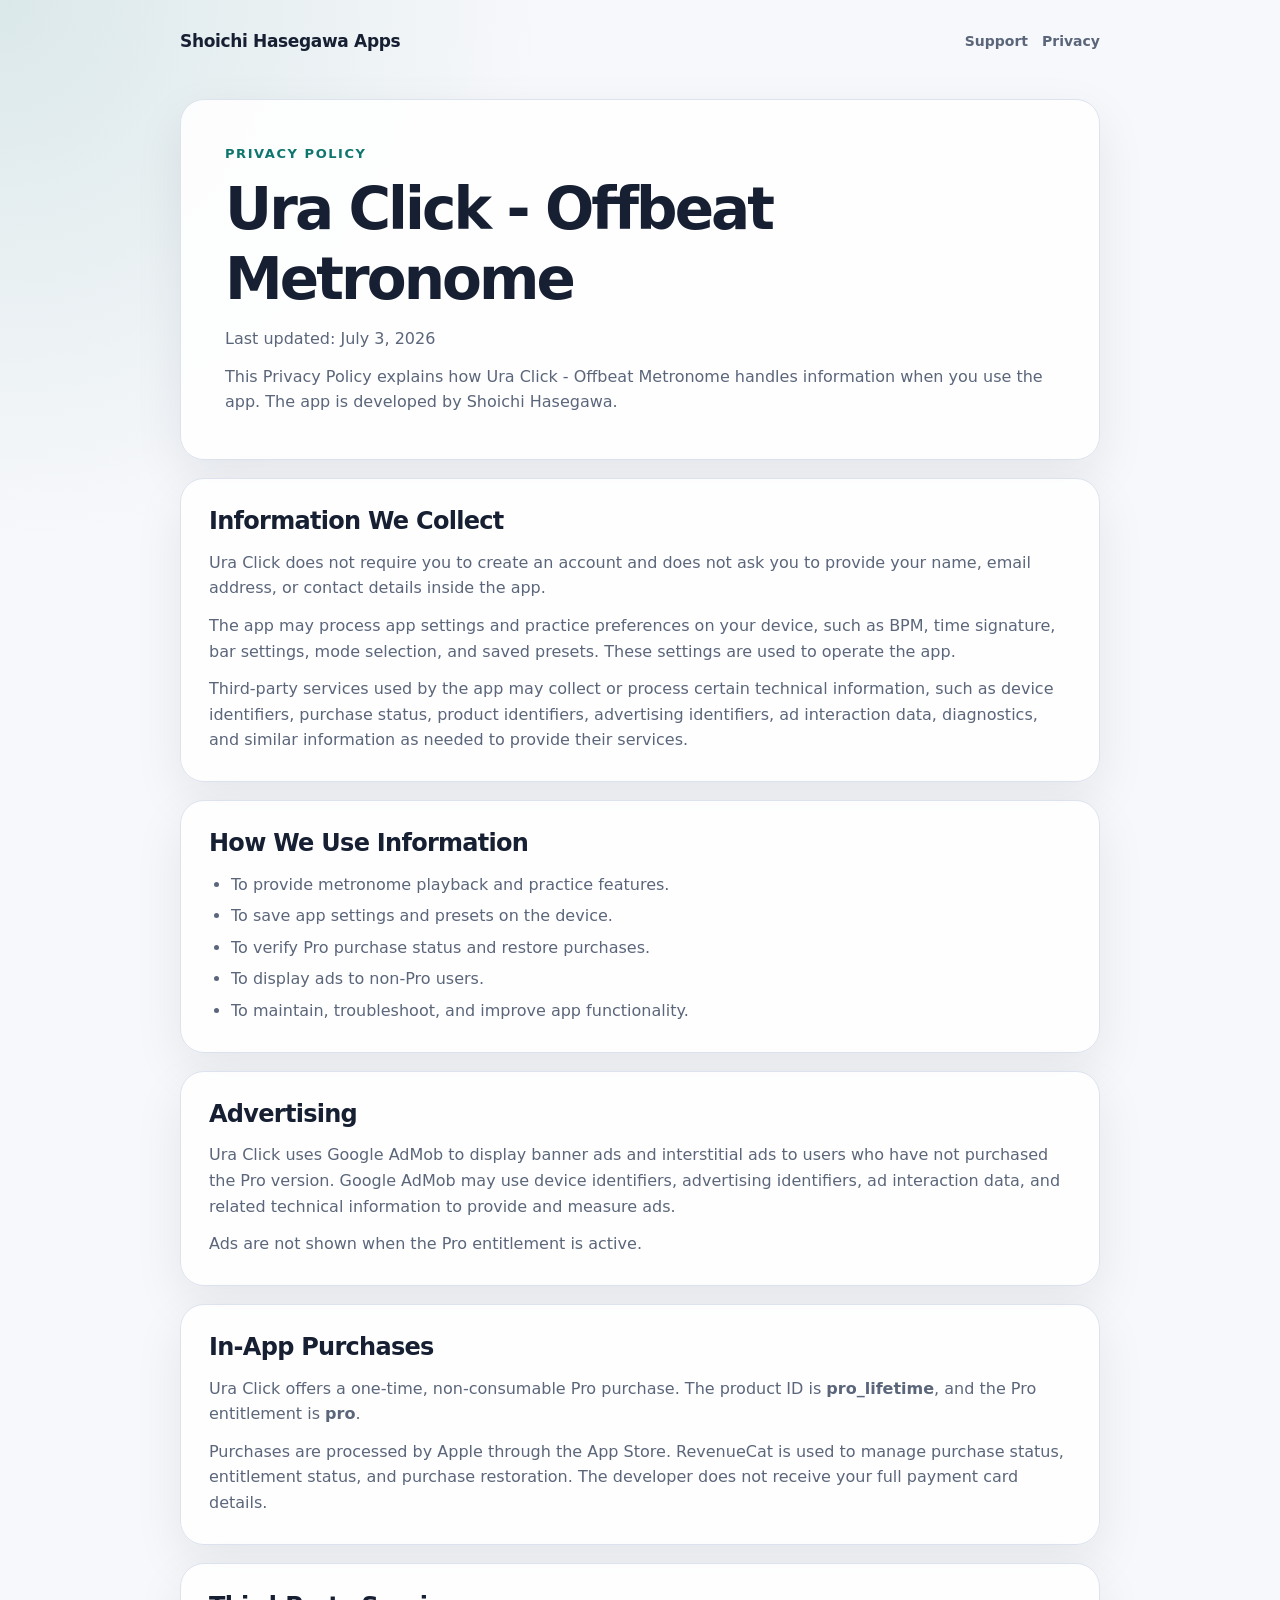
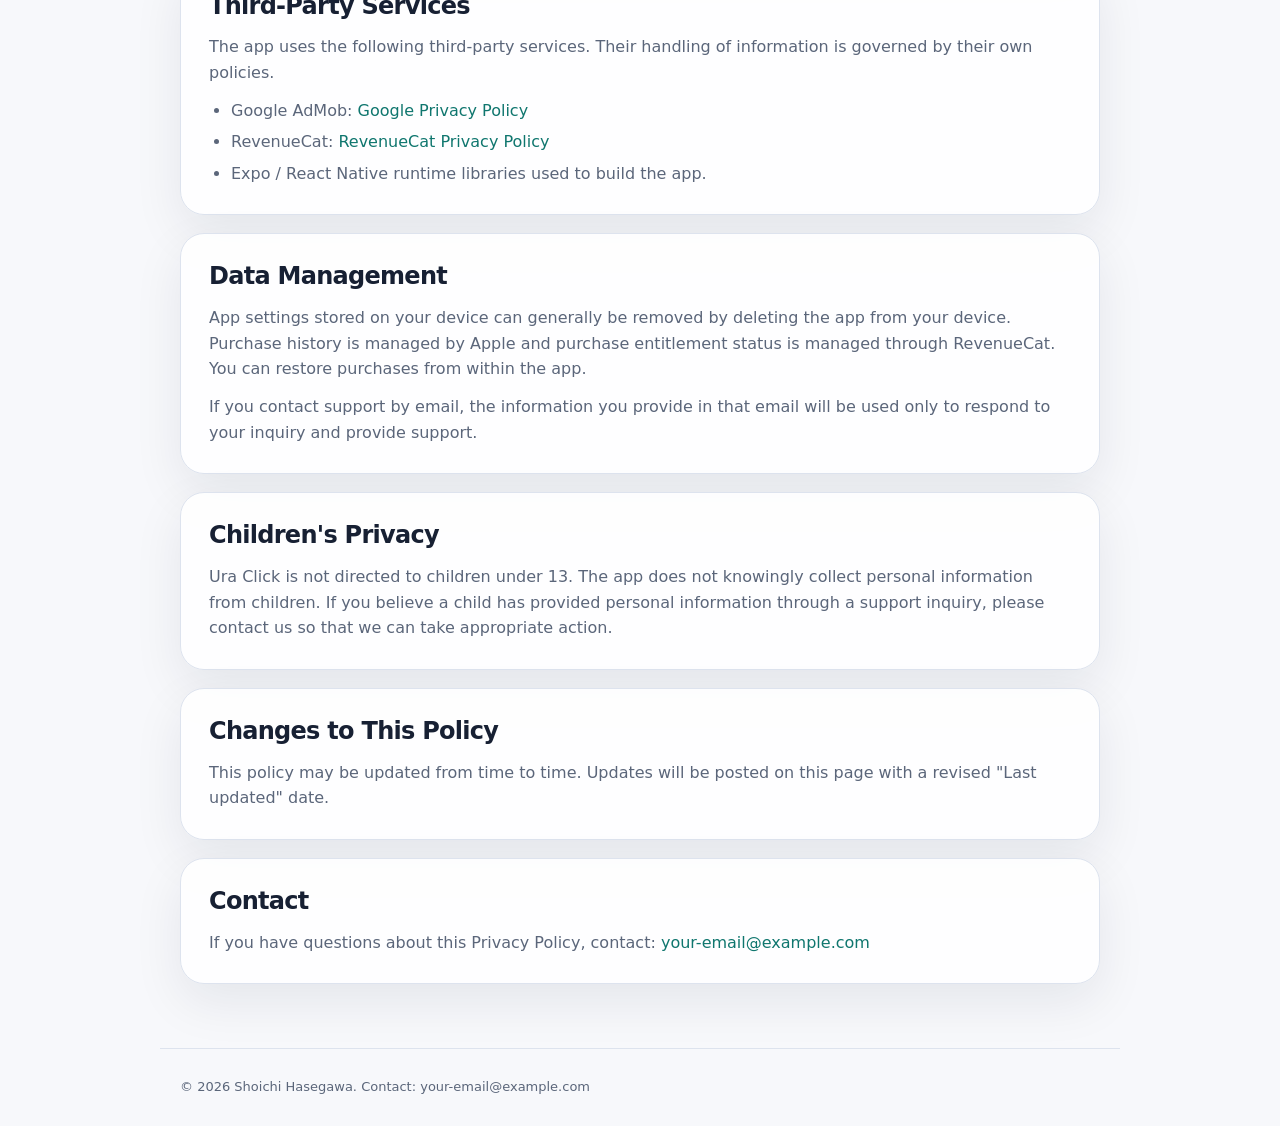
==== docs/ura-click/privacy/index.html @ 570ec98c "Add files via upload" ====
<!doctype html>
<html lang="en">
  <head>
    <meta charset="utf-8" />
    <meta name="viewport" content="width=device-width, initial-scale=1" />
    <title>Ura Click Privacy Policy</title>
    <meta
      name="description"
      content="Privacy Policy for Ura Click - Offbeat Metronome."
    />
    <link rel="stylesheet" href="../../styles.css" />
  </head>
  <body>
    <header class="site-header">
      <a class="brand" href="../../">Shoichi Hasegawa Apps</a>
      <nav class="nav" aria-label="Main navigation">
        <a href="../support/">Support</a>
        <a href="./">Privacy</a>
      </nav>
    </header>

    <main>
      <section class="hero">
        <div class="eyebrow">Privacy Policy</div>
        <h1>Ura Click - Offbeat Metronome</h1>
        <p>Last updated: July 3, 2026</p>
        <p>
          This Privacy Policy explains how Ura Click - Offbeat Metronome
          handles information when you use the app. The app is developed by
          Shoichi Hasegawa.
        </p>
      </section>

      <section class="card">
        <h2>Information We Collect</h2>
        <p>
          Ura Click does not require you to create an account and does not ask
          you to provide your name, email address, or contact details inside the
          app.
        </p>
        <p>
          The app may process app settings and practice preferences on your
          device, such as BPM, time signature, bar settings, mode selection, and
          saved presets. These settings are used to operate the app.
        </p>
        <p>
          Third-party services used by the app may collect or process certain
          technical information, such as device identifiers, purchase status,
          product identifiers, advertising identifiers, ad interaction data,
          diagnostics, and similar information as needed to provide their
          services.
        </p>
      </section>

      <section class="card">
        <h2>How We Use Information</h2>
        <ul>
          <li>To provide metronome playback and practice features.</li>
          <li>To save app settings and presets on the device.</li>
          <li>To verify Pro purchase status and restore purchases.</li>
          <li>To display ads to non-Pro users.</li>
          <li>To maintain, troubleshoot, and improve app functionality.</li>
        </ul>
      </section>

      <section class="card">
        <h2>Advertising</h2>
        <p>
          Ura Click uses Google AdMob to display banner ads and interstitial ads
          to users who have not purchased the Pro version. Google AdMob may use
          device identifiers, advertising identifiers, ad interaction data, and
          related technical information to provide and measure ads.
        </p>
        <p>
          Ads are not shown when the Pro entitlement is active.
        </p>
      </section>

      <section class="card">
        <h2>In-App Purchases</h2>
        <p>
          Ura Click offers a one-time, non-consumable Pro purchase. The product
          ID is <strong>pro_lifetime</strong>, and the Pro entitlement is
          <strong>pro</strong>.
        </p>
        <p>
          Purchases are processed by Apple through the App Store. RevenueCat is
          used to manage purchase status, entitlement status, and purchase
          restoration. The developer does not receive your full payment card
          details.
        </p>
      </section>

      <section class="card">
        <h2>Third-Party Services</h2>
        <p>
          The app uses the following third-party services. Their handling of
          information is governed by their own policies.
        </p>
        <ul>
          <li>
            Google AdMob:
            <a href="https://policies.google.com/privacy">Google Privacy Policy</a>
          </li>
          <li>
            RevenueCat:
            <a href="https://www.revenuecat.com/privacy/">RevenueCat Privacy Policy</a>
          </li>
          <li>Expo / React Native runtime libraries used to build the app.</li>
        </ul>
      </section>

      <section class="card">
        <h2>Data Management</h2>
        <p>
          App settings stored on your device can generally be removed by
          deleting the app from your device. Purchase history is managed by
          Apple and purchase entitlement status is managed through RevenueCat.
          You can restore purchases from within the app.
        </p>
        <p>
          If you contact support by email, the information you provide in that
          email will be used only to respond to your inquiry and provide support.
        </p>
      </section>

      <section class="card">
        <h2>Children's Privacy</h2>
        <p>
          Ura Click is not directed to children under 13. The app does not
          knowingly collect personal information from children. If you believe a
          child has provided personal information through a support inquiry,
          please contact us so that we can take appropriate action.
        </p>
      </section>

      <section class="card">
        <h2>Changes to This Policy</h2>
        <p>
          This policy may be updated from time to time. Updates will be posted
          on this page with a revised "Last updated" date.
        </p>
      </section>

      <section class="card">
        <h2>Contact</h2>
        <p>
          If you have questions about this Privacy Policy, contact:
          <a href="mailto:your-email@example.com">your-email@example.com</a>
        </p>
      </section>
    </main>

    <footer class="site-footer">
      <div>© 2026 Shoichi Hasegawa. Contact: your-email@example.com</div>
    </footer>
  </body>
</html>
---- docs/styles.css ----
:root {
  color-scheme: light;
  --bg: #f7f8fb;
  --card: #ffffff;
  --ink: #172033;
  --muted: #5b667a;
  --line: #dde3ee;
  --primary: #0f766e;
  --primary-dark: #115e59;
  --accent: #f59e0b;
  --shadow: 0 18px 50px rgba(18, 28, 45, 0.08);
}

* {
  box-sizing: border-box;
}

html {
  font-family:
    Inter, ui-sans-serif, system-ui, -apple-system, BlinkMacSystemFont, "Segoe UI",
    sans-serif;
  line-height: 1.6;
}

body {
  background:
    radial-gradient(circle at top left, rgba(15, 118, 110, 0.12), transparent 34rem),
    var(--bg);
  color: var(--ink);
  margin: 0;
}

a {
  color: var(--primary);
  text-decoration: none;
}

a:hover {
  color: var(--primary-dark);
  text-decoration: underline;
}

.site-header,
.site-footer {
  margin: 0 auto;
  max-width: 960px;
  padding: 28px 20px;
}

.site-header {
  align-items: center;
  display: flex;
  gap: 18px;
  justify-content: space-between;
}

.brand {
  color: var(--ink);
  font-size: 17px;
  font-weight: 800;
  letter-spacing: -0.02em;
}

.nav {
  display: flex;
  flex-wrap: wrap;
  gap: 14px;
}

.nav a {
  color: var(--muted);
  font-size: 14px;
  font-weight: 700;
}

main {
  margin: 0 auto;
  max-width: 960px;
  padding: 16px 20px 64px;
}

.hero,
.card {
  background: rgba(255, 255, 255, 0.9);
  border: 1px solid var(--line);
  border-radius: 24px;
  box-shadow: var(--shadow);
}

.hero {
  padding: 44px;
}

.card {
  margin-top: 18px;
  padding: 28px;
}

.eyebrow {
  color: var(--primary);
  font-size: 13px;
  font-weight: 900;
  letter-spacing: 0.12em;
  text-transform: uppercase;
}

h1,
h2,
h3 {
  line-height: 1.2;
  margin: 0;
}

h1 {
  font-size: clamp(34px, 7vw, 58px);
  letter-spacing: -0.05em;
  margin-top: 10px;
}

h2 {
  font-size: 24px;
  letter-spacing: -0.03em;
  margin-bottom: 14px;
}

h3 {
  font-size: 18px;
  margin-top: 22px;
}

p {
  color: var(--muted);
  margin: 12px 0 0;
}

ul {
  color: var(--muted);
  margin: 12px 0 0;
  padding-left: 22px;
}

li + li {
  margin-top: 6px;
}

.app-list {
  display: grid;
  gap: 14px;
  grid-template-columns: repeat(auto-fit, minmax(240px, 1fr));
  margin-top: 18px;
}

.app-tile {
  background: #f9fbfd;
  border: 1px solid var(--line);
  border-radius: 18px;
  display: block;
  padding: 20px;
}

.app-tile strong {
  color: var(--ink);
  display: block;
  font-size: 18px;
}

.meta {
  color: var(--muted);
  font-size: 14px;
  margin-top: 8px;
}

.button-row {
  display: flex;
  flex-wrap: wrap;
  gap: 12px;
  margin-top: 24px;
}

.button {
  background: var(--primary);
  border-radius: 999px;
  color: #fff;
  display: inline-flex;
  font-weight: 800;
  padding: 11px 18px;
}

.button.secondary {
  background: #e6f4f2;
  color: var(--primary-dark);
}

.button:hover {
  color: #fff;
  text-decoration: none;
}

.button.secondary:hover {
  color: var(--primary-dark);
}

.notice {
  background: #fffbeb;
  border: 1px solid #fde68a;
  border-radius: 16px;
  color: #704e05;
  margin-top: 18px;
  padding: 14px 16px;
}

.site-footer {
  border-top: 1px solid var(--line);
  color: var(--muted);
  font-size: 13px;
}

@media (max-width: 640px) {
  .site-header {
    align-items: flex-start;
    flex-direction: column;
  }

  .hero,
  .card {
    border-radius: 20px;
    padding: 24px;
  }
}
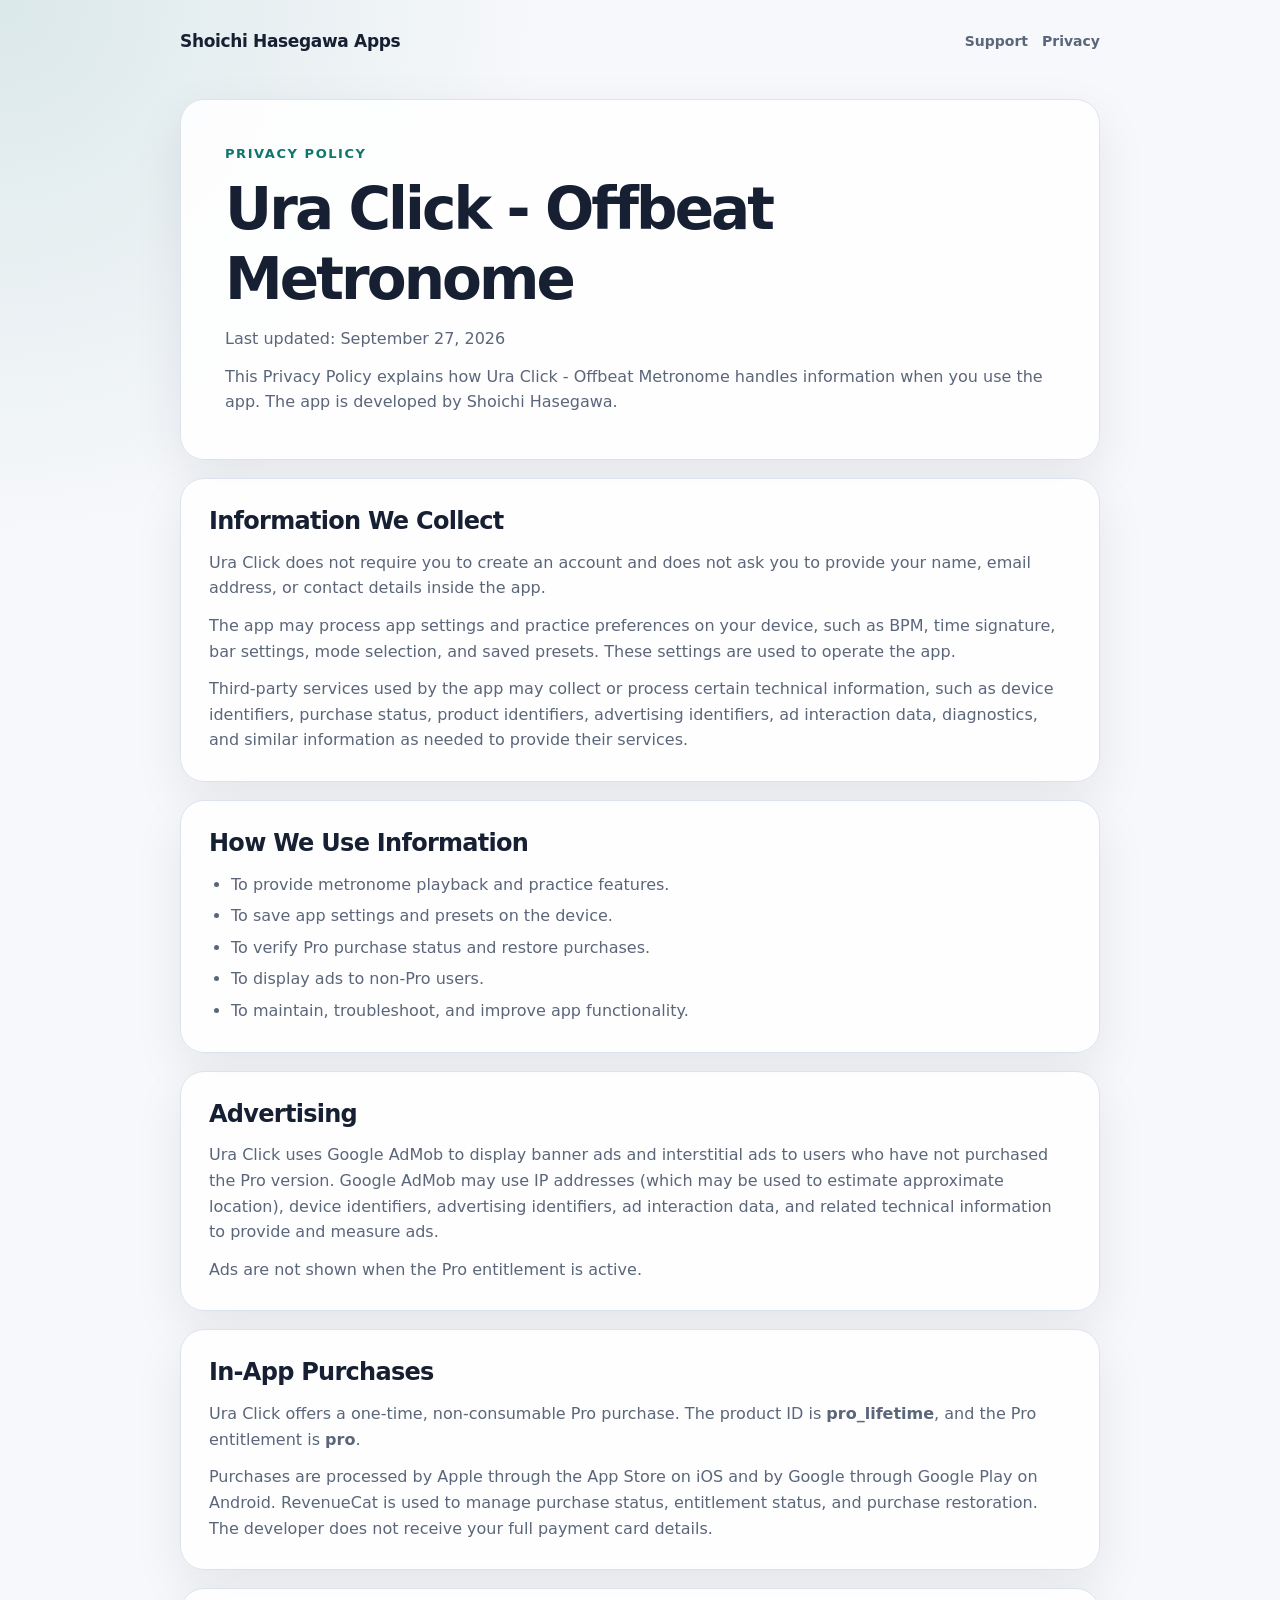
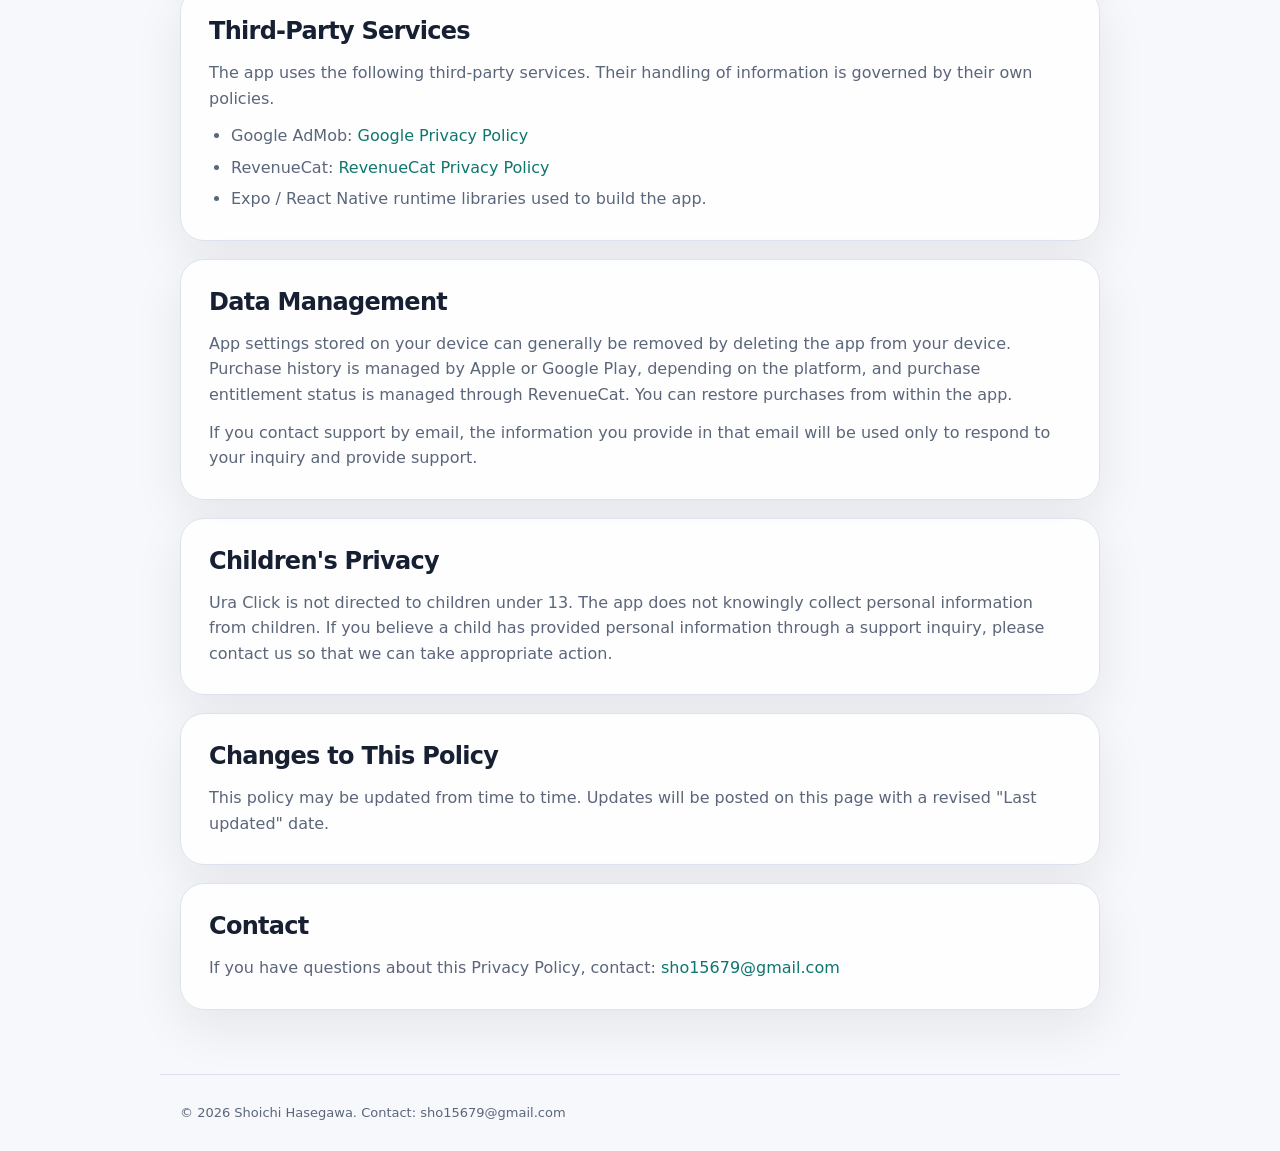
==== commit e35c0204: "Update public contact and Android purchase privacy information" ====
--- a/docs/ura-click/privacy/index.html
+++ b/docs/ura-click/privacy/index.html
@@ -23,7 +23,7 @@
       <section class="hero">
         <div class="eyebrow">Privacy Policy</div>
         <h1>Ura Click - Offbeat Metronome</h1>
-        <p>Last updated: July 3, 2026</p>
+        <p>Last updated: September 27, 2026</p>
         <p>
           This Privacy Policy explains how Ura Click - Offbeat Metronome
           handles information when you use the app. The app is developed by
@@ -68,7 +68,7 @@
         <p>
           Ura Click uses Google AdMob to display banner ads and interstitial ads
           to users who have not purchased the Pro version. Google AdMob may use
-          device identifiers, advertising identifiers, ad interaction data, and
+          IP addresses (which may be used to estimate approximate location), device identifiers, advertising identifiers, ad interaction data, and
           related technical information to provide and measure ads.
         </p>
         <p>
@@ -84,7 +84,7 @@
           <strong>pro</strong>.
         </p>
         <p>
-          Purchases are processed by Apple through the App Store. RevenueCat is
+          Purchases are processed by Apple through the App Store on iOS and by Google through Google Play on Android. RevenueCat is
           used to manage purchase status, entitlement status, and purchase
           restoration. The developer does not receive your full payment card
           details.
@@ -115,7 +115,7 @@
         <p>
           App settings stored on your device can generally be removed by
           deleting the app from your device. Purchase history is managed by
-          Apple and purchase entitlement status is managed through RevenueCat.
+          Apple or Google Play, depending on the platform, and purchase entitlement status is managed through RevenueCat.
           You can restore purchases from within the app.
         </p>
         <p>
@@ -146,13 +146,13 @@
         <h2>Contact</h2>
         <p>
           If you have questions about this Privacy Policy, contact:
-          <a href="mailto:your-email@example.com">your-email@example.com</a>
+          <a href="mailto:sho15679@gmail.com">sho15679@gmail.com</a>
         </p>
       </section>
     </main>
 
     <footer class="site-footer">
-      <div>© 2026 Shoichi Hasegawa. Contact: your-email@example.com</div>
+      <div>© 2026 Shoichi Hasegawa. Contact: sho15679@gmail.com</div>
     </footer>
   </body>
 </html>
